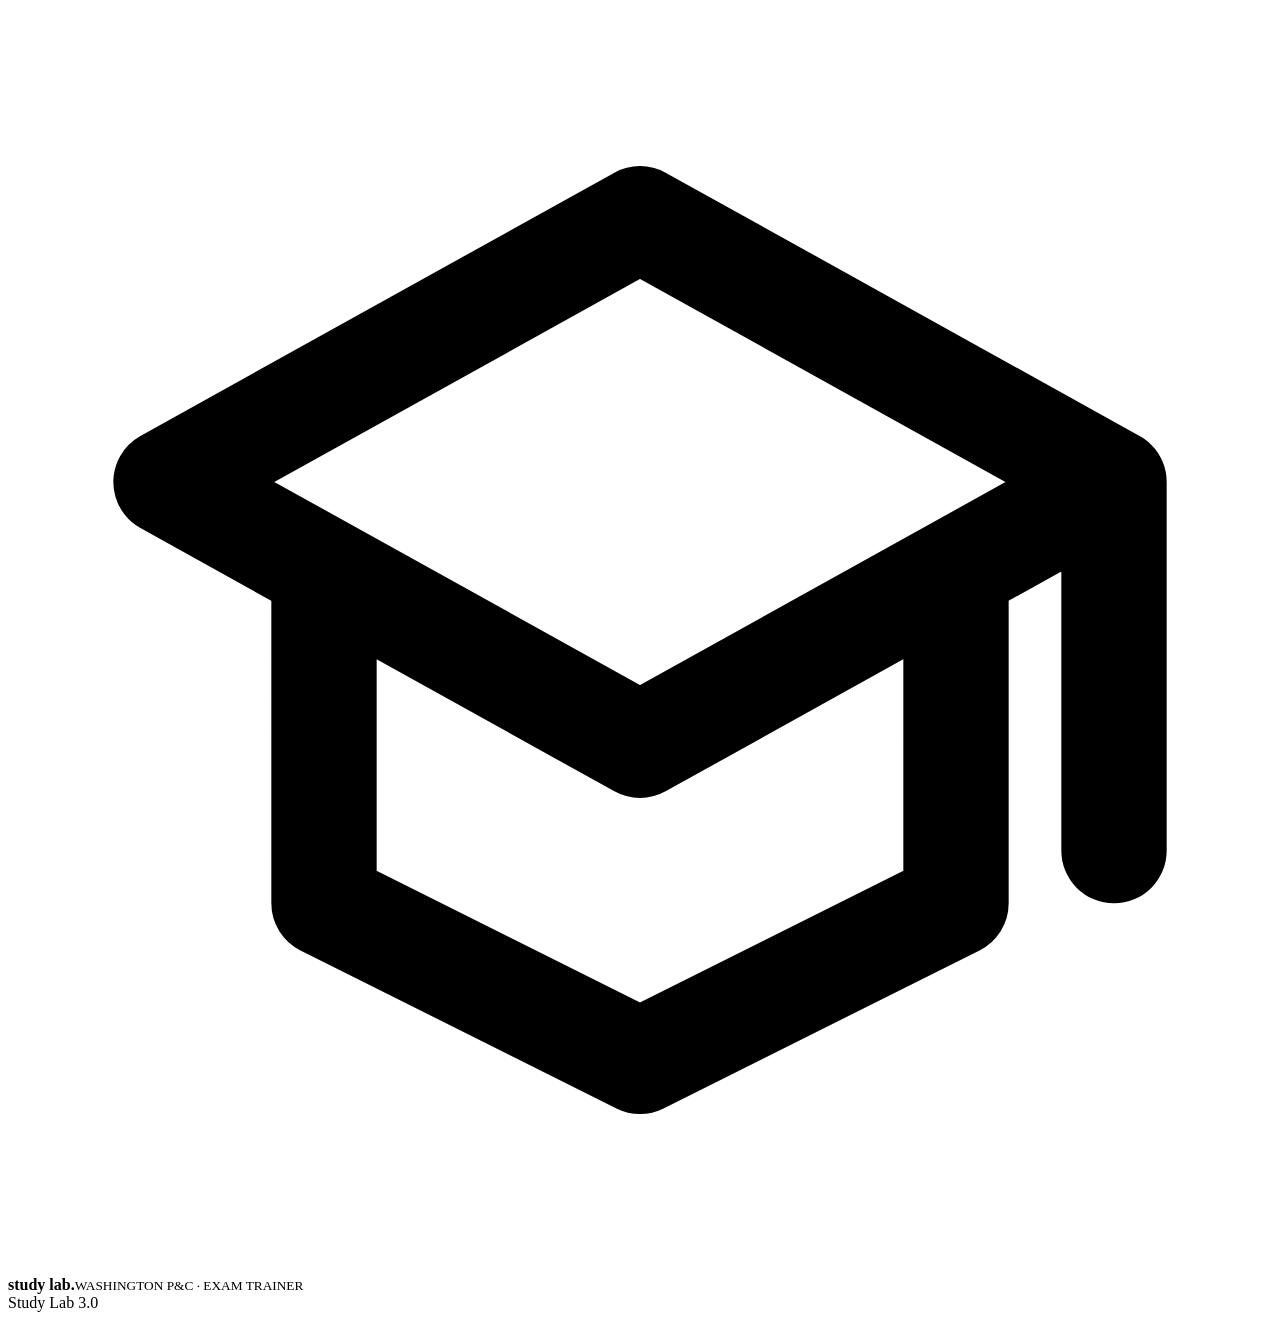
==== index.html @ 8f0eac1b "Study Lab 3.0: add index.html" ====
<!doctype html><html lang="en"><head><meta charset="utf-8"><meta name="viewport" content="width=device-width,initial-scale=1,viewport-fit=cover"><meta name="theme-color" content="#f6f5fb"><title>Insurance Exam Trainer • Study Lab</title><link rel="stylesheet" href="./style.css"><link rel="manifest" href="./manifest.json"><link rel="icon" href="./icon.svg" type="image/svg+xml"><meta name="apple-mobile-web-app-capable" content="yes"></head><body><main><header><div class="brand"><div class="brandmark"><svg viewBox="0 0 24 24" fill="none" stroke="currentColor" stroke-width="2" stroke-linecap="round" stroke-linejoin="round"><path d="M3 9l9-5 9 5-9 5-9-5zM6 11v6l6 3 6-3v-6M21 9v7"/></svg></div><div><strong>study lab<span style="color:var(--purple)">.</span></strong><small>WASHINGTON P&C · EXAM TRAINER</small></div></div><div class="offline">Study Lab 3.0</div></header><nav id="nav" aria-label="Main navigation"></nav><div id="view"></div></main><script src="./app.js" defer></script></body></html>
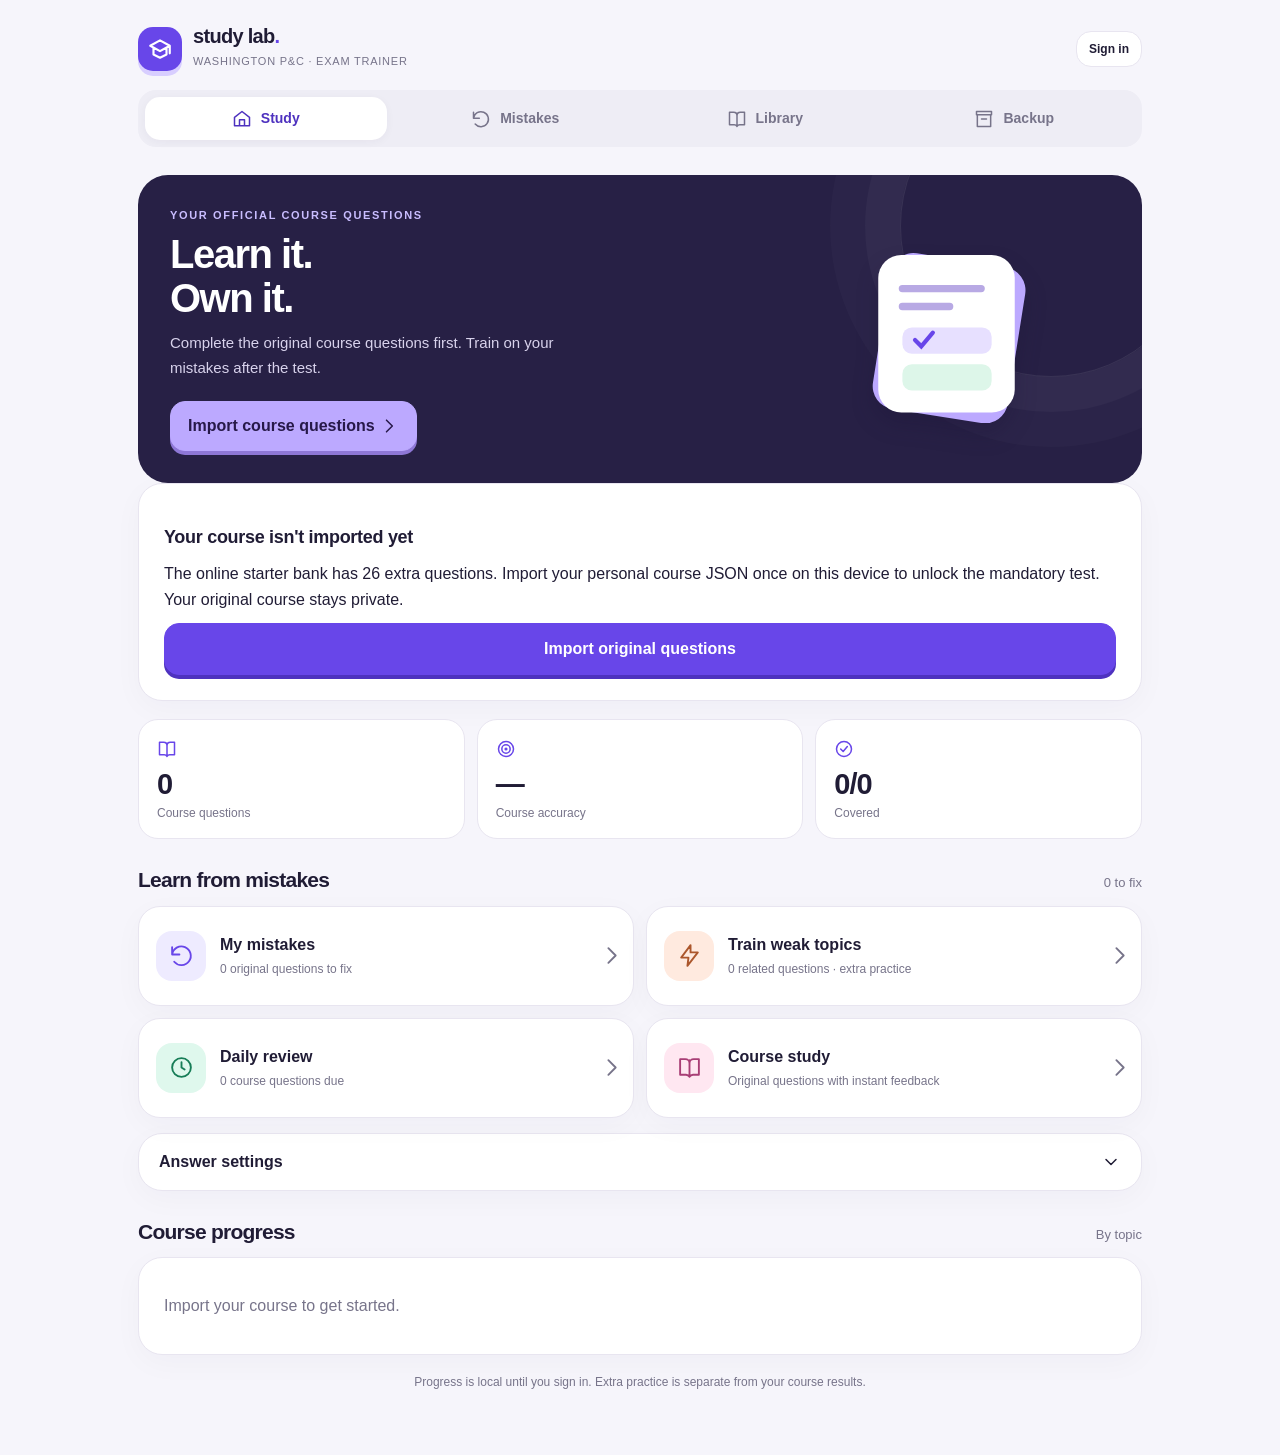
==== commit 8c674abd: "Add cloud sign-in and versioned application script" ====
--- a/index.html
+++ b/index.html
@@ -1 +1 @@
-<!doctype html><html lang="en"><head><meta charset="utf-8"><meta name="viewport" content="width=device-width,initial-scale=1,viewport-fit=cover"><meta name="theme-color" content="#f6f5fb"><title>Insurance Exam Trainer • Study Lab</title><link rel="stylesheet" href="./style.css"><link rel="manifest" href="./manifest.json"><link rel="icon" href="./icon.svg" type="image/svg+xml"><meta name="apple-mobile-web-app-capable" content="yes"></head><body><main><header><div class="brand"><div class="brandmark"><svg viewBox="0 0 24 24" fill="none" stroke="currentColor" stroke-width="2" stroke-linecap="round" stroke-linejoin="round"><path d="M3 9l9-5 9 5-9 5-9-5zM6 11v6l6 3 6-3v-6M21 9v7"/></svg></div><div><strong>study lab<span style="color:var(--purple)">.</span></strong><small>WASHINGTON P&C · EXAM TRAINER</small></div></div><div class="offline">Study Lab 3.0</div></header><nav id="nav" aria-label="Main navigation"></nav><div id="view"></div></main><script src="./app.js" defer></script></body></html>+<!doctype html><html lang="en"><head><meta charset="utf-8"><meta name="viewport" content="width=device-width,initial-scale=1,viewport-fit=cover"><meta name="theme-color" content="#f6f5fb"><title>Insurance Exam Trainer • Study Lab</title><link rel="stylesheet" href="./style.css"><link rel="manifest" href="./manifest.json"><link rel="icon" href="./icon.svg" type="image/svg+xml"><meta name="apple-mobile-web-app-capable" content="yes"></head><body><main><header><div class="brand"><div class="brandmark"><svg viewBox="0 0 24 24" fill="none" stroke="currentColor" stroke-width="2" stroke-linecap="round" stroke-linejoin="round"><path d="M3 9l9-5 9 5-9 5-9-5zM6 11v6l6 3 6-3v-6M21 9v7"/></svg></div><div><strong>study lab<span style="color:var(--purple)">.</span></strong><small>WASHINGTON P&C · EXAM TRAINER</small></div></div><button id="cloud-account" type="button" onclick="go('Cloud')" style="font-size:12px;padding:8px 12px;max-width:150px;overflow:hidden;text-overflow:ellipsis;white-space:nowrap">Sign in</button></header><nav id="nav" aria-label="Main navigation"></nav><div id="view"></div></main><script src="./app.js?v=4.0" defer></script></body></html>
--- a/style.css
+++ b/style.css
@@ -0,0 +1,2 @@
+
+:root{--bg:#f6f5fb;--white:#fff;--ink:#201c35;--muted:#77748a;--line:#e8e5f0;--purple:#6846e9;--purple-dark:#4e32bf;--lav:#eeebff;--mint:#dff8ed;--green:#177d57;--pink:#ffebe9;--red:#ad3a48;--radius:24px;--shadow:0 8px 30px #25204a08}*{box-sizing:border-box}body{margin:0;background:var(--bg);color:var(--ink);font:16px/1.5 -apple-system,BlinkMacSystemFont,"Segoe UI",sans-serif}button,input,select,textarea{font:inherit}button{cursor:pointer;color:inherit;border:1px solid var(--line);background:var(--white);border-radius:15px;padding:12px 17px;font-weight:650;transition:background .15s,transform .15s,border .15s}button:hover:not(:disabled){border-color:#b6a8fa;background:#f5f2ff}button:active:not(:disabled){transform:scale(.98)}button:disabled{cursor:default;opacity:.5}button.primary{background:var(--purple);color:white;border-color:var(--purple);box-shadow:0 4px 0 var(--purple-dark)}button.primary:hover:not(:disabled){background:#5938d4}button:focus-visible,input:focus-visible,select:focus-visible,textarea:focus-visible,summary:focus-visible{outline:3px solid #9f8bff;outline-offset:3px}main{max-width:1060px;margin:0 auto;padding:0 28px 48px}header{display:flex;align-items:center;justify-content:space-between;padding:25px 0 18px;gap:16px}.brand{display:flex;align-items:center;gap:11px}.brandmark{display:grid;place-items:center;width:44px;height:44px;border-radius:15px;background:var(--purple);color:white;box-shadow:0 5px 0 #d8ceff}.brandmark svg{width:26px;height:26px}.brand strong{display:block;font-size:20px;letter-spacing:-.7px;line-height:1.15}.brand small{font-size:11px;letter-spacing:.07em;color:var(--muted)}.offline{display:flex;gap:7px;align-items:center;font-size:12px;color:var(--muted);white-space:nowrap}.offline:before{content:'';width:8px;height:8px;background:#38b98b;border-radius:50%}nav{display:flex;gap:8px;padding:7px;background:#eeedf5;border-radius:18px;margin:0 0 28px}nav button{flex:1;border:0;background:transparent;display:flex;align-items:center;justify-content:center;gap:9px;padding:11px 8px;color:var(--muted);font-size:14px}nav button svg{width:19px;height:19px}nav button.active{background:white;color:var(--purple-dark);box-shadow:0 2px 8px #2820460b}h1,h2,h3,p{margin:0}h1{font-size:clamp(28px,4vw,40px);line-height:1.12;letter-spacing:-1.5px}h2{font-size:25px;line-height:1.2;letter-spacing:-.75px;margin-bottom:10px}h3{font-size:18px;letter-spacing:-.3px;margin:15px 0 8px}p{margin:10px 0;line-height:1.65}small,.muted{color:var(--muted)}.eyebrow{font-size:11px;font-weight:800;letter-spacing:.15em;color:var(--purple);margin-bottom:8px}.panel{background:white;border:1px solid var(--line);border-radius:var(--radius);padding:25px;margin-bottom:18px;box-shadow:var(--shadow)}.sectionhead{display:flex;align-items:baseline;justify-content:space-between;margin:28px 0 13px;gap:10px}.sectionhead h2{margin:0;font-size:21px}.sectionhead small{font-size:13px}.hero{border-radius:30px;background:#272045;color:white;padding:32px;position:relative;overflow:hidden;display:grid;grid-template-columns:1.4fr .7fr;gap:20px;align-items:center}.hero:before{content:'';position:absolute;width:300px;height:300px;border:1px solid #ffffff15;border-radius:50%;right:-60px;top:-100px;box-shadow:0 0 0 35px #ffffff08,0 0 0 70px #ffffff05;pointer-events:none}.hero .eyebrow{color:#c9bdff}.hero p{color:#d8d2ec;font-size:15px;max-width:390px}.hero .primary{background:#bca9ff;color:#271949;border-color:#bca9ff;box-shadow:0 4px 0 #8e77d6;margin-top:10px;min-width:155px}.hero .primary:hover{background:#d1c4ff}.hero-art{position:relative;display:grid;place-items:center;min-height:140px}.hero-art svg{width:100%;max-width:210px;filter:drop-shadow(0 12px 10px #160e3540)}.stats{display:grid;grid-template-columns:repeat(3,1fr);gap:12px;margin:15px 0}.stat{background:var(--white);padding:16px 18px;border-radius:20px;border:1px solid var(--line);min-width:0}.stat small{display:block;font-size:12px}.stat strong{display:block;font-size:29px;letter-spacing:-1px;line-height:1.3}.stat .stat-icon{color:var(--purple);margin-bottom:6px}.stat svg{width:20px;height:20px}.modegrid{display:grid;grid-template-columns:repeat(2,1fr);gap:12px}.mode{display:flex;align-items:center;text-align:left;gap:14px;padding:17px;border-radius:22px;min-height:100px;box-shadow:var(--shadow)}.mode .tileicon{flex:none;display:grid;place-items:center;width:50px;height:50px;border-radius:16px;background:var(--lav);color:var(--purple)}.mode:nth-child(2) .tileicon{background:#ffeadf;color:#ac572c}.mode:nth-child(3) .tileicon{background:var(--mint);color:var(--green)}.mode:nth-child(4) .tileicon{background:#ffe7f1;color:#a83e75}.mode svg{width:25px;height:25px}.mode .arrow{margin-left:auto;color:var(--muted);width:17px}.mode strong{display:block;font-size:16px}.mode small{display:block;font-size:12px;font-weight:400;margin-top:3px}.filters{padding:16px 20px;margin:15px 0}.filters summary{display:flex;align-items:center;justify-content:space-between;font-weight:700;list-style:none;cursor:pointer}.filters summary::-webkit-details-marker{display:none}.filters[open] summary{margin-bottom:12px}.filters .row{display:grid;grid-template-columns:1.4fr 1fr 1fr;gap:8px}.filters label{font-size:13px;color:var(--muted);margin-bottom:0}.filters input{accent-color:var(--purple)}.row{display:flex;gap:10px;flex-wrap:wrap;align-items:center}select,input:not([type=checkbox]),textarea{border:1px solid var(--line);border-radius:12px;padding:12px;color:var(--ink);background:#faf9fd;max-width:100%}select{min-width:0;width:100%}textarea{width:100%;min-height:100px;resize:vertical}label{display:block;margin:15px 0;font-size:14px;font-weight:650}label textarea,label input,label select{display:block;margin-top:6px;width:100%}.filters label input{display:inline;width:auto;margin:0 6px 0 0}.topicrow{display:grid;grid-template-columns:1fr 90px 46px;gap:12px;align-items:center;margin:14px 0;font-size:14px}.topicrow b{text-align:right}.topicrow .track{height:8px;border-radius:8px;background:var(--lav);overflow:hidden}.topicrow .track i{display:block;height:100%;border-radius:8px;background:var(--purple)}.topicrow .sub{display:block;font-size:11px;color:var(--muted)}.quiz{max-width:760px;margin:0 auto}.quiztop{display:flex;align-items:center;gap:12px;margin-bottom:18px}.quiztop button{padding:9px 11px}.quiztop progress{flex:1;min-width:0}progress{appearance:none;border:0;height:11px;border-radius:20px;background:#e6e1f7;overflow:hidden;width:100%}progress::-webkit-progress-bar{background:#e6e1f7;border-radius:20px}progress::-webkit-progress-value{background:var(--purple);border-radius:20px}progress::-moz-progress-bar{background:var(--purple);border-radius:20px}.quiztop small{white-space:nowrap;font-weight:700}.chips{display:flex;flex-wrap:wrap;gap:6px;margin-bottom:16px}.chip{background:var(--lav);color:var(--purple-dark);border-radius:99px;padding:5px 11px;font-size:11px;font-weight:750;letter-spacing:.02em}.chip.neutral{background:#f2f1f6;color:var(--muted)}.question{font-size:clamp(23px,3.5vw,29px);line-height:1.32;letter-spacing:-.55px;margin:8px 0 24px}.options{display:grid;gap:12px;margin:15px 0 22px}.option{display:flex;align-items:center;gap:13px;text-align:left;width:100%;font-size:16px;font-weight:550;min-height:61px;line-height:1.45;border:1.5px solid var(--line);box-shadow:0 3px 0 #efedf6;padding:12px 15px}.option .letter{display:grid;place-items:center;width:34px;height:34px;border:1px solid var(--line);border-radius:11px;flex:none;color:var(--muted);font-size:14px;font-weight:750}.option.selected{border-color:var(--purple);background:var(--lav);box-shadow:0 3px 0 #d8cef9}.option.selected .letter{background:var(--purple);color:white;border-color:var(--purple)}.option.good{background:var(--mint);border-color:#7bd6ad;box-shadow:none}.option.good .letter{background:#248860;color:white;border-color:#248860}.option.bad{background:var(--pink);border-color:#f1a7a7;box-shadow:none}.option.bad .letter{background:#c64d58;color:white;border-color:#c64d58}.option:disabled{opacity:1}.wide{width:100%;min-height:52px}.verdict{border-radius:18px;padding:18px;margin:20px 0 12px;display:flex;gap:12px;align-items:center;background:var(--mint);color:var(--green)}.verdict.wrong{background:var(--pink);color:var(--red)}.verdict svg{width:29px;height:29px;flex:none}.verdict b{display:block;font-size:19px}.verdict small{color:inherit}.feedback{background:#f7f6fa;border-radius:14px;padding:13px 15px;margin:8px 0;font-size:14px;line-height:1.55}.feedback.good{background:#eaf9f1}.feedback strong{display:block;margin-bottom:4px}.memory{background:var(--lav);border-radius:17px;padding:16px;margin:18px 0}.memory .eyebrow{margin-bottom:5px}.memory p{margin:0;font-size:15px}.finish{text-align:center}.score-ring{width:136px;height:136px;margin:15px auto;display:grid;place-items:center;border-radius:50%;background:conic-gradient(var(--purple) calc(var(--score)*1%),var(--lav) 0)}.score-ring div{width:112px;height:112px;border-radius:50%;background:white;display:grid;place-content:center;font-size:33px;font-weight:800;letter-spacing:-1px}.score-ring small{font-size:12px;letter-spacing:0;font-weight:500}.resultlist details,.bankitem{padding:15px 0;border-bottom:1px solid var(--line)}summary{cursor:pointer;font-weight:650;line-height:1.5}.bankitem summary{list-style:none;display:flex;gap:12px;align-items:flex-start}.bankitem summary::-webkit-details-marker{display:none}.bankitem summary .qnum{background:var(--lav);color:var(--purple);width:33px;height:33px;flex:none;border-radius:10px;display:grid;place-items:center;font-size:12px}.bankitem summary .summarytext{flex:1}.bankitem summary small{display:block;font-weight:400;margin-top:4px}.bankitem summary svg{width:18px;height:18px;flex:none;margin-top:7px;color:var(--muted)}.bankitem[open] summary svg{transform:rotate(180deg)}.bankitem .inside{padding-top:8px}.empty{text-align:center;color:var(--muted);padding:30px 10px}.searchwrap{display:flex;gap:9px;align-items:center;margin:18px 0 8px}.searchwrap input{flex:1;width:100%;min-width:0}.searchwrap select{width:145px}.icon{width:20px;height:20px;vertical-align:middle}.note{font-size:12px;color:var(--muted);text-align:center;margin:16px 0}pre{overflow-wrap:anywhere} @media(max-width:620px){main{padding:0 15px 96px}header{padding:18px 1px 19px}.brandmark{width:39px;height:39px;border-radius:13px}.brand strong{font-size:18px}.offline{font-size:0}.offline:before{width:9px;height:9px}nav{position:fixed;z-index:10;bottom:0;left:0;right:0;margin:0;border-radius:22px 22px 0 0;background:#ffffffef;backdrop-filter:blur(16px);border-top:1px solid var(--line);padding:8px 10px calc(8px + env(safe-area-inset-bottom));gap:4px;box-shadow:0 -6px 24px #2920440a}nav button{flex-direction:column;gap:3px;padding:8px 3px;font-size:11px;border-radius:13px}nav button.active{background:var(--lav);box-shadow:none}nav button svg{width:21px;height:21px}.hero{padding:23px 20px;grid-template-columns:1fr 95px;gap:2px;border-radius:24px}.hero h1{font-size:28px}.hero p{font-size:13px;margin:9px 0}.hero-art{min-height:90px}.hero-art svg{width:120px;max-width:none;transform:rotate(-7deg)}.hero .primary{min-width:0;font-size:14px;padding:11px 13px}.stats{gap:7px;margin:12px 0}.stat{padding:12px 10px;border-radius:16px}.stat strong{font-size:25px}.stat small{font-size:11px}.sectionhead{margin:23px 0 11px}.sectionhead h2{font-size:20px}.modegrid{gap:9px}.mode{flex-direction:column;align-items:flex-start;gap:9px;min-height:135px;padding:13px;border-radius:18px;position:relative}.mode .tileicon{width:43px;height:43px;border-radius:13px}.mode .arrow{position:absolute;right:12px;top:23px}.mode strong{font-size:14px}.mode small{font-size:11px}.filters{padding:15px}.filters .row{grid-template-columns:1fr 1fr}.filters .row select:first-child{grid-column:1/-1}.panel{padding:19px;border-radius:22px}.quiz .panel{padding:20px 16px}.question{font-size:23px}.option{padding:12px 11px;font-size:15px}.searchwrap{flex-wrap:wrap}.searchwrap select{width:100%}.topicrow{grid-template-columns:1fr 65px 42px}.sectionhead small{font-size:11px}}@media(prefers-reduced-motion:reduce){*{transition:none!important}} 
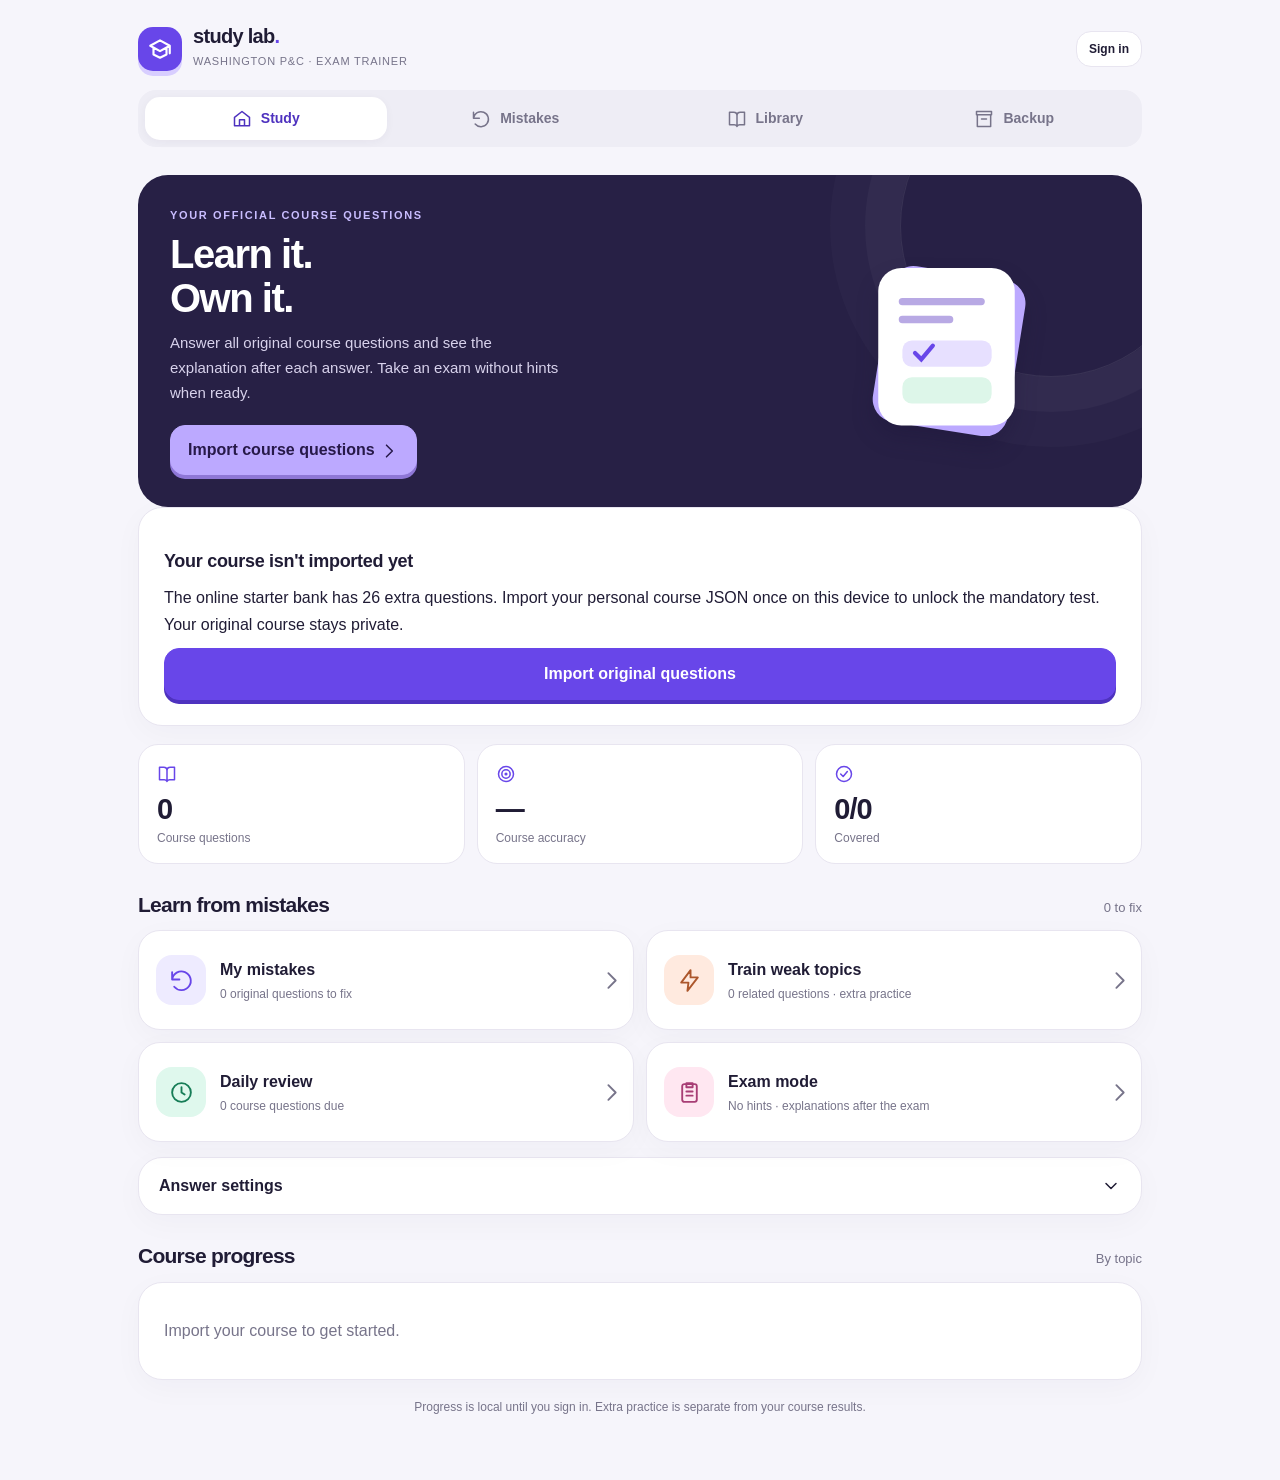
==== commit a784a279: "Refresh app script version 4.0.1" ====
--- a/index.html
+++ b/index.html
@@ -1 +1 @@
-<!doctype html><html lang="en"><head><meta charset="utf-8"><meta name="viewport" content="width=device-width,initial-scale=1,viewport-fit=cover"><meta name="theme-color" content="#f6f5fb"><title>Insurance Exam Trainer • Study Lab</title><link rel="stylesheet" href="./style.css"><link rel="manifest" href="./manifest.json"><link rel="icon" href="./icon.svg" type="image/svg+xml"><meta name="apple-mobile-web-app-capable" content="yes"></head><body><main><header><div class="brand"><div class="brandmark"><svg viewBox="0 0 24 24" fill="none" stroke="currentColor" stroke-width="2" stroke-linecap="round" stroke-linejoin="round"><path d="M3 9l9-5 9 5-9 5-9-5zM6 11v6l6 3 6-3v-6M21 9v7"/></svg></div><div><strong>study lab<span style="color:var(--purple)">.</span></strong><small>WASHINGTON P&C · EXAM TRAINER</small></div></div><button id="cloud-account" type="button" onclick="go('Cloud')" style="font-size:12px;padding:8px 12px;max-width:150px;overflow:hidden;text-overflow:ellipsis;white-space:nowrap">Sign in</button></header><nav id="nav" aria-label="Main navigation"></nav><div id="view"></div></main><script src="./app.js?v=4.0" defer></script></body></html>+<!doctype html><html lang="en"><head><meta charset="utf-8"><meta name="viewport" content="width=device-width,initial-scale=1,viewport-fit=cover"><meta name="theme-color" content="#f6f5fb"><title>Insurance Exam Trainer • Study Lab</title><link rel="stylesheet" href="./style.css"><link rel="manifest" href="./manifest.json"><link rel="icon" href="./icon.svg" type="image/svg+xml"><meta name="apple-mobile-web-app-capable" content="yes"></head><body><main><header><div class="brand"><div class="brandmark"><svg viewBox="0 0 24 24" fill="none" stroke="currentColor" stroke-width="2" stroke-linecap="round" stroke-linejoin="round"><path d="M3 9l9-5 9 5-9 5-9-5zM6 11v6l6 3 6-3v-6M21 9v7"/></svg></div><div><strong>study lab<span style="color:var(--purple)">.</span></strong><small>WASHINGTON P&C · EXAM TRAINER</small></div></div><button id="cloud-account" type="button" onclick="go('Cloud')" style="font-size:12px;padding:8px 12px;max-width:150px;overflow:hidden;text-overflow:ellipsis;white-space:nowrap">Sign in</button></header><nav id="nav" aria-label="Main navigation"></nav><div id="view"></div></main><script src="./app.js?v=4.0.1" defer></script></body></html>
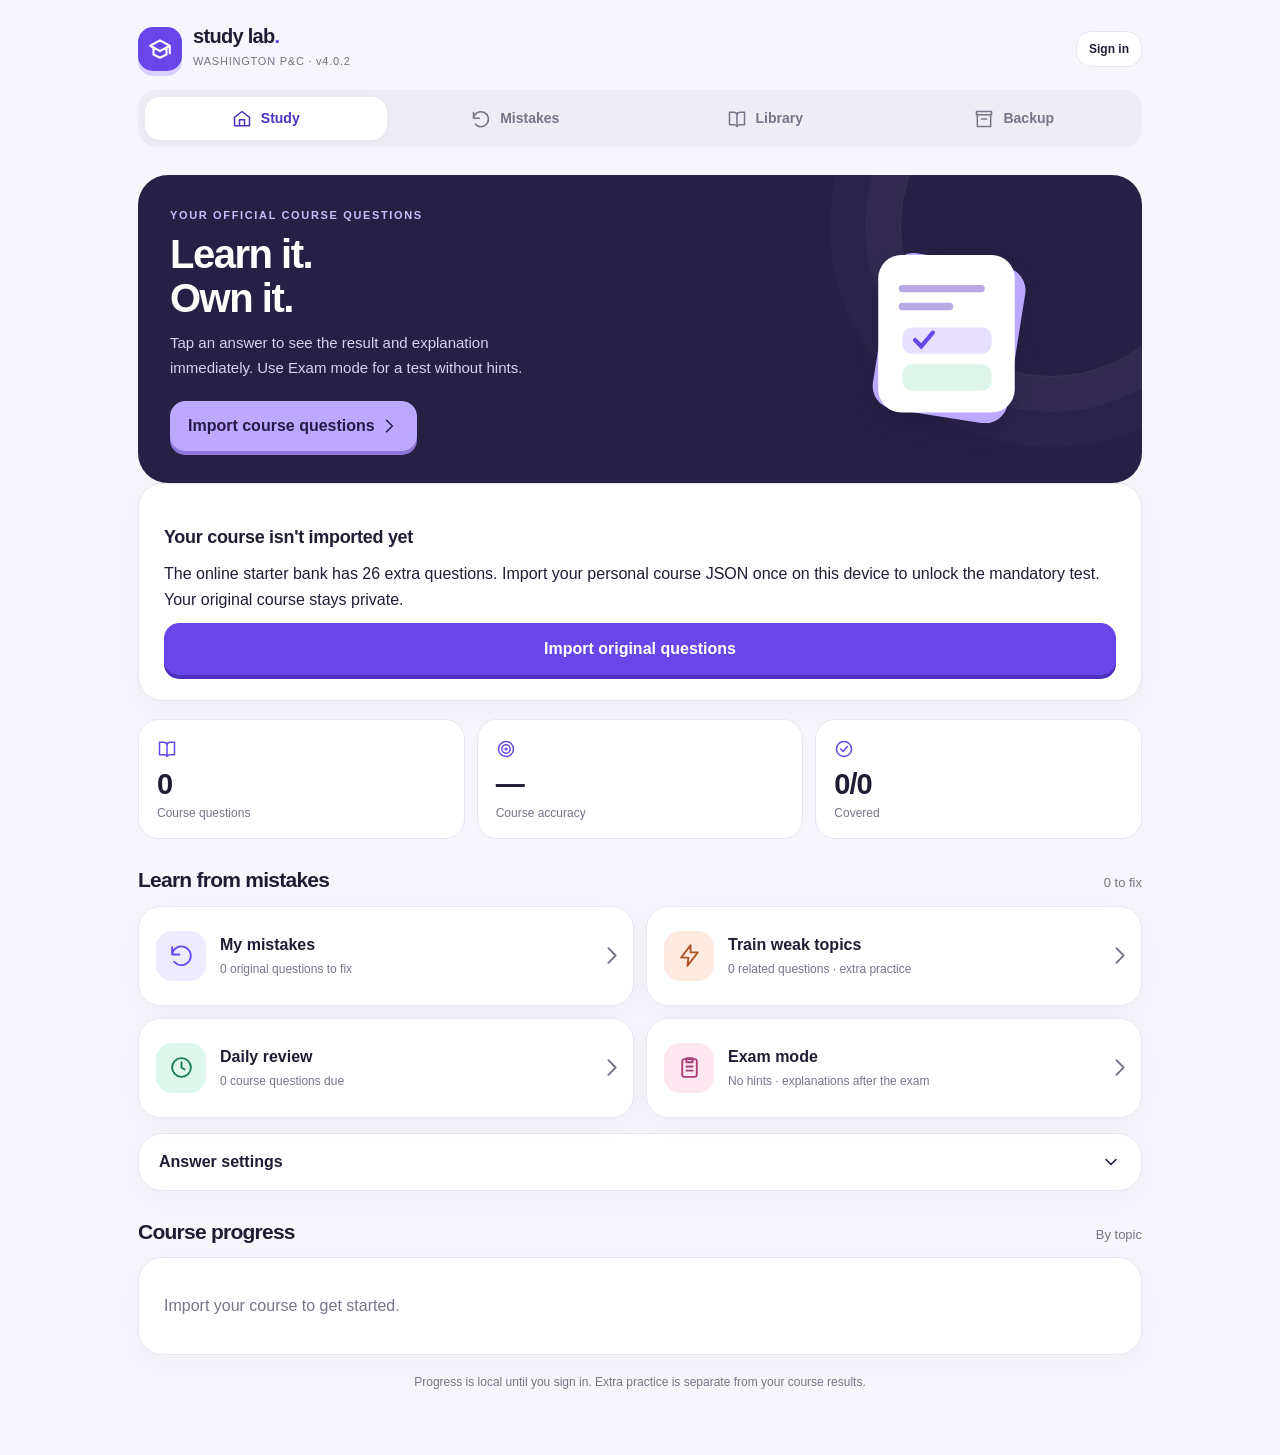
==== commit 4988ca7f: "Show release version 4.0.2" ====
--- a/index.html
+++ b/index.html
@@ -1 +1 @@
-<!doctype html><html lang="en"><head><meta charset="utf-8"><meta name="viewport" content="width=device-width,initial-scale=1,viewport-fit=cover"><meta name="theme-color" content="#f6f5fb"><title>Insurance Exam Trainer • Study Lab</title><link rel="stylesheet" href="./style.css"><link rel="manifest" href="./manifest.json"><link rel="icon" href="./icon.svg" type="image/svg+xml"><meta name="apple-mobile-web-app-capable" content="yes"></head><body><main><header><div class="brand"><div class="brandmark"><svg viewBox="0 0 24 24" fill="none" stroke="currentColor" stroke-width="2" stroke-linecap="round" stroke-linejoin="round"><path d="M3 9l9-5 9 5-9 5-9-5zM6 11v6l6 3 6-3v-6M21 9v7"/></svg></div><div><strong>study lab<span style="color:var(--purple)">.</span></strong><small>WASHINGTON P&C · EXAM TRAINER</small></div></div><button id="cloud-account" type="button" onclick="go('Cloud')" style="font-size:12px;padding:8px 12px;max-width:150px;overflow:hidden;text-overflow:ellipsis;white-space:nowrap">Sign in</button></header><nav id="nav" aria-label="Main navigation"></nav><div id="view"></div></main><script src="./app.js?v=4.0.1" defer></script></body></html>+<!doctype html><html lang="en"><head><meta charset="utf-8"><meta name="viewport" content="width=device-width,initial-scale=1,viewport-fit=cover"><meta name="theme-color" content="#f6f5fb"><title>Insurance Exam Trainer • Study Lab</title><link rel="stylesheet" href="./style.css"><link rel="manifest" href="./manifest.json"><link rel="icon" href="./icon.svg" type="image/svg+xml"><meta name="apple-mobile-web-app-capable" content="yes"></head><body><main><header><div class="brand"><div class="brandmark"><svg viewBox="0 0 24 24" fill="none" stroke="currentColor" stroke-width="2" stroke-linecap="round" stroke-linejoin="round"><path d="M3 9l9-5 9 5-9 5-9-5zM6 11v6l6 3 6-3v-6M21 9v7"/></svg></div><div><strong>study lab<span style="color:var(--purple)">.</span></strong><small>WASHINGTON P&C · v4.0.2</small></div></div><button id="cloud-account" type="button" onclick="go('Cloud')" style="font-size:12px;padding:8px 12px;max-width:150px;overflow:hidden;text-overflow:ellipsis;white-space:nowrap">Sign in</button></header><nav id="nav" aria-label="Main navigation"></nav><div id="view"></div></main><script src="./app.js?v=4.0.2" defer></script></body></html>
